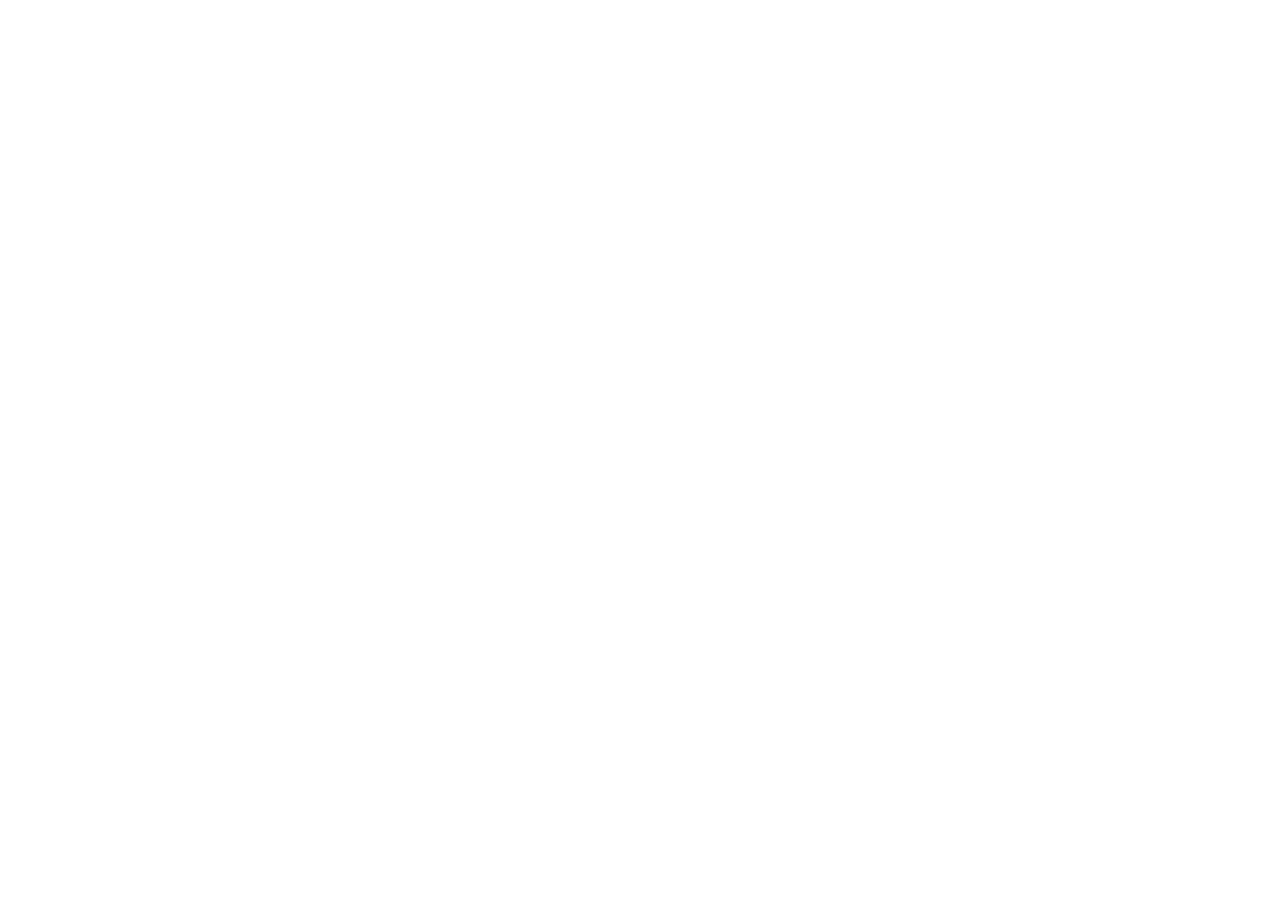
==== Curriculum_vitae.html @ ffececd1 "empezando el proyecto" ====
<!DOCTYPE html>
<html>
<head>
    <meta charset='utf-8'>
    <meta http-equiv='X-UA-Compatible' content='IE=edge'>
    <title>Page Title</title>
    <meta name='viewport' content='width=device-width, initial-scale=1'>
    <link rel='stylesheet' type='text/css' media='screen' href='main.css'>
    <script src='main.js'></script>
</head>
<body>
    
</body>
</html>
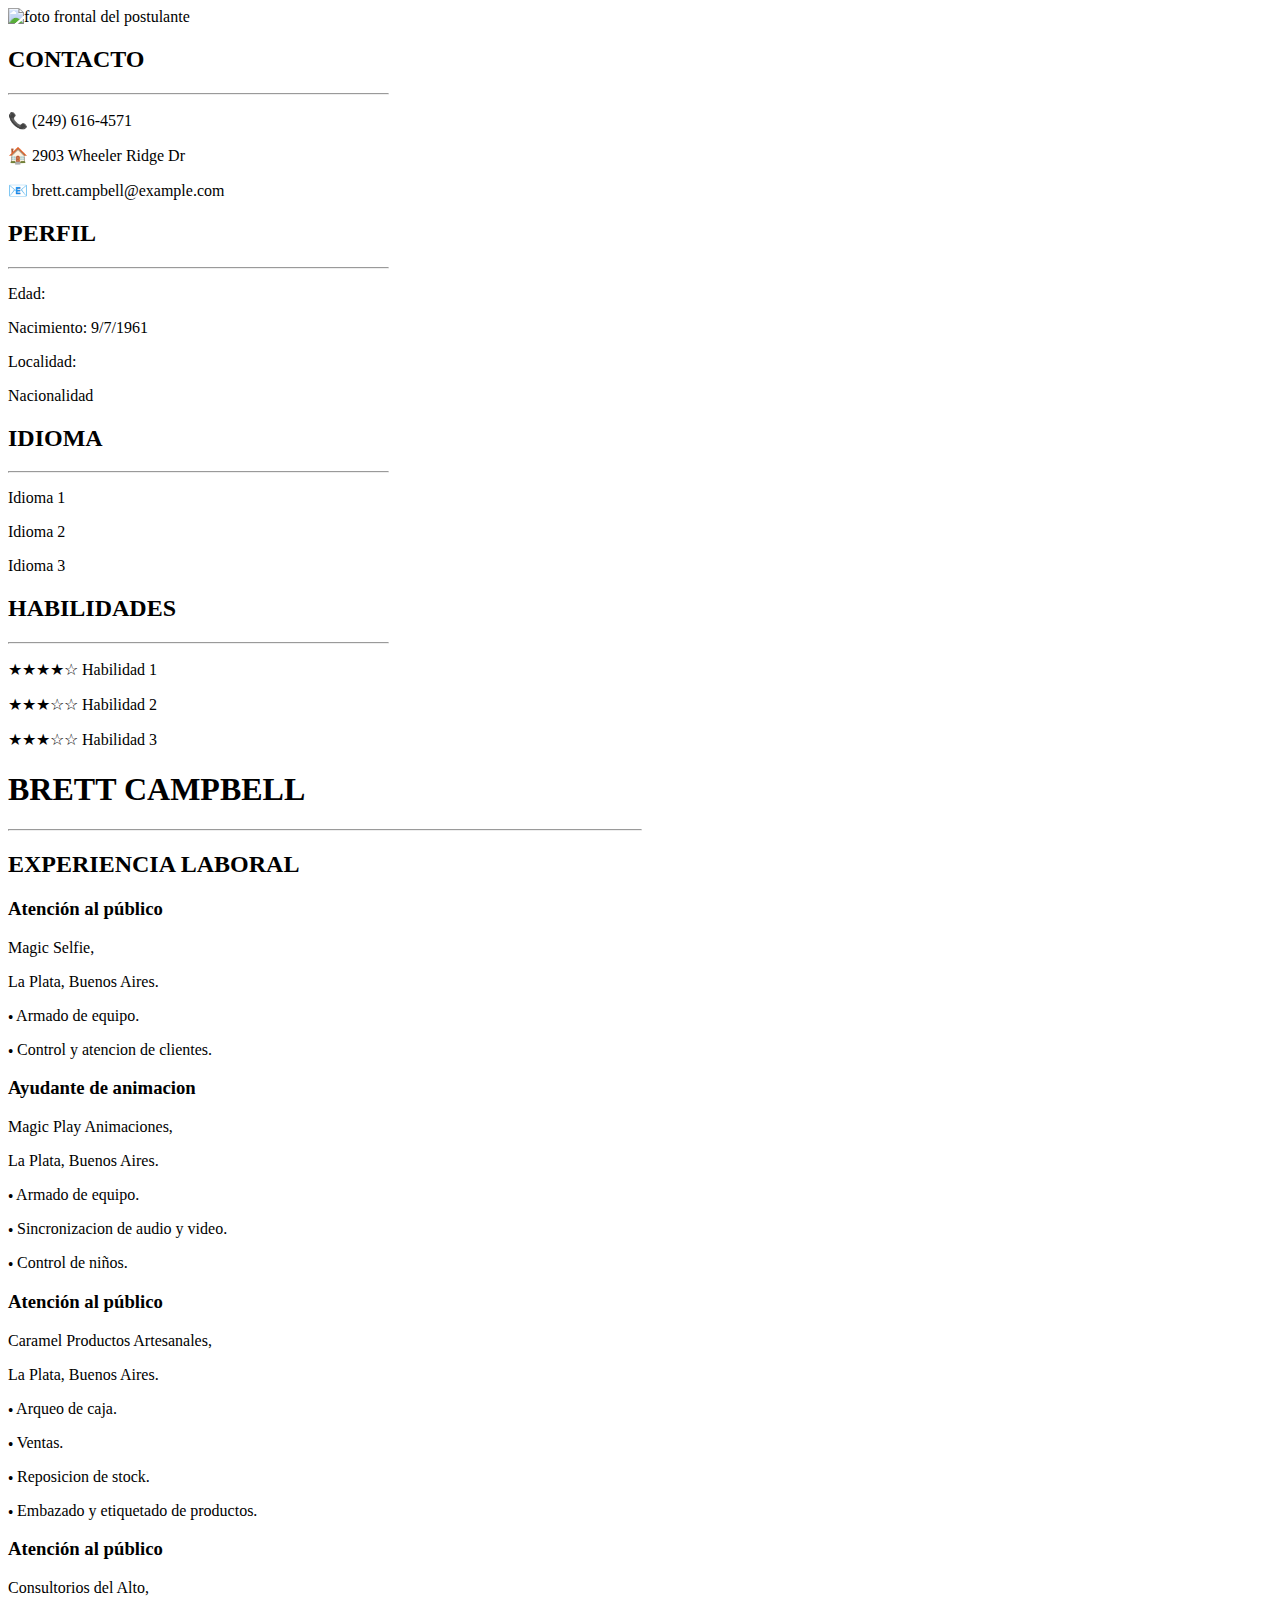
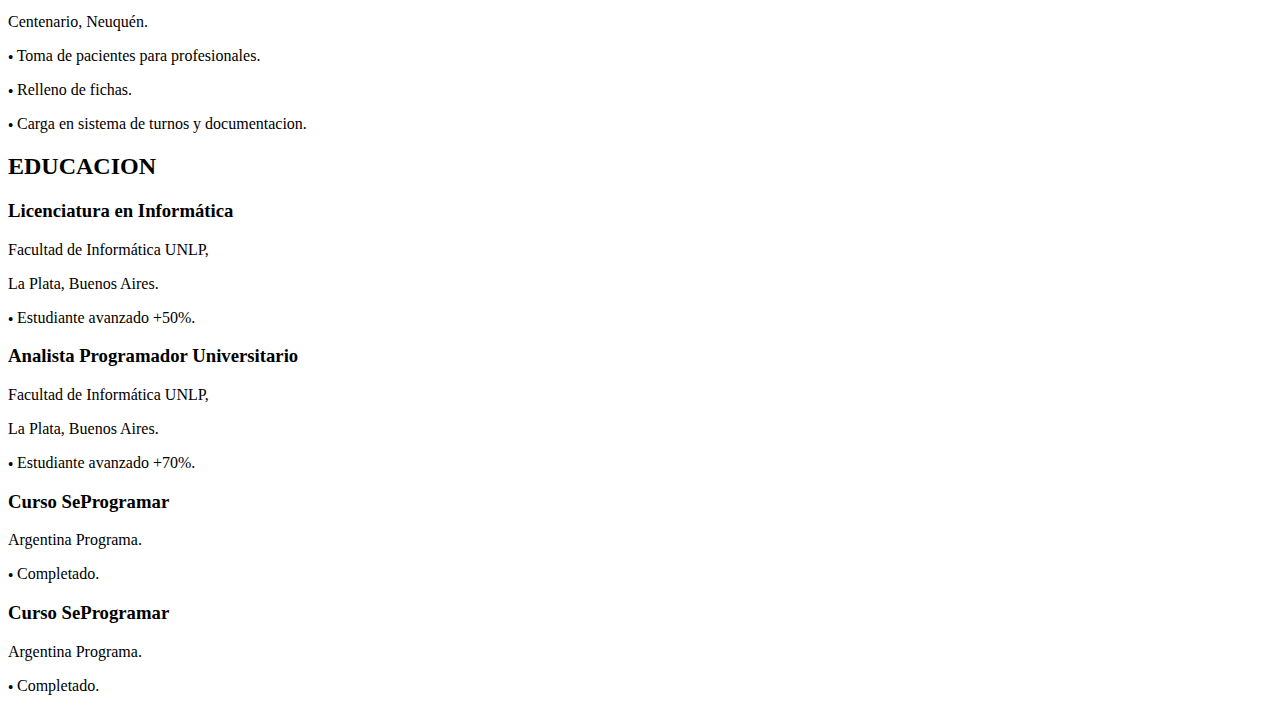
==== commit 8e27350e: "html terminado, creo css" ====
--- a/Curriculum_vitae.html
+++ b/Curriculum_vitae.html
@@ -1,5 +1,5 @@
 <!DOCTYPE html>
-<html>
+<html lang="es">
 <head>
     <meta charset='utf-8'>
     <meta http-equiv='X-UA-Compatible' content='IE=edge'>
@@ -9,6 +9,97 @@
     <script src='main.js'></script>
 </head>
 <body>
-    
+    <div>
+        <img src="https://randomuser.me/api/portraits/men/87.jpg" alt="foto frontal del postulante">
+        <h2> CONTACTO </h2>  
+        <hr style="width:30%;text-align:left;margin-left:0">
+            <p> 📞 (249) 616-4571 </p>
+            <p> 🏠 2903 Wheeler Ridge Dr</p>
+            <p> 📧 brett.campbell@example.com </p>
+        <h2> PERFIL </h2>  
+        <hr style="width:30%;text-align:left;margin-left:0">
+            <p> Edad:  </p>
+            <p> Nacimiento: 9/7/1961 </p>
+            <p> Localidad: </p>
+            <p> Nacionalidad </p>
+        <h2> IDIOMA </h2>  
+        <hr style="width:30%;text-align:left;margin-left:0">
+            <p> Idioma 1 </p>
+            <p> Idioma 2 </p>
+            <p> Idioma 3 </p>
+        <h2> HABILIDADES </h2>  
+        <hr style="width:30%;text-align:left;margin-left:0">
+            <p> ★★★★☆ Habilidad 1 </p>
+            <p> ★★★☆☆ Habilidad 2 </p>
+            <p> ★★★☆☆ Habilidad 3 </p>
+    </div>
+    <div>
+        <h1> BRETT CAMPBELL</h1>
+        <hr style="width:50%;text-align:left;margin-left:0">
+        <h2> EXPERIENCIA LABORAL </h2>
+        <div>
+            <!-- linea -->
+        </div>
+        <div>
+            
+        </div>
+        <div>
+            <h3> Atención al público </h3>
+            <p> Magic Selfie, </p>
+            <p> La Plata, Buenos Aires. </p>
+            <p> 🞄 Armado de equipo. </p>
+            <p> 🞄 Control y atencion de clientes. </p>
+
+            <h3> Ayudante de animacion </h3>
+            <p> Magic Play Animaciones, </p>
+            <p> La Plata, Buenos Aires. </p>
+            <p> 🞄 Armado de equipo. </p>
+            <p> 🞄 Sincronizacion de audio y video. </p>
+            <p> 🞄 Control de niños. </p>
+
+            <h3> Atención al público </h3>
+            <p> Caramel Productos Artesanales, </p>
+            <p> La Plata, Buenos Aires. </p>
+            <p> 🞄 Arqueo de caja. </p>
+            <p> 🞄 Ventas. </p>
+            <p> 🞄 Reposicion de stock. </p>
+            <p> 🞄 Embazado y etiquetado de productos. </p>
+
+            <h3> Atención al público </h3>
+            <p> Consultorios del Alto, </p>
+            <p> Centenario, Neuquén. </p>
+            <p> 🞄 Toma de pacientes para profesionales. </p>
+            <p> 🞄 Relleno de fichas. </p>
+            <p> 🞄 Carga en sistema de turnos y documentacion. </p>
+        </div>
+        
+        <h2> EDUCACION </h2>
+            <div>
+                <!-- linea -->
+            </div>
+            <div>
+
+            </div>
+            <div>
+                <h3> Licenciatura en Informática </h3>
+                <p> Facultad de Informática UNLP, </p>
+                <p> La Plata, Buenos Aires. </p>
+                <p> 🞄 Estudiante avanzado +50%. </p>
+
+                <h3> Analista Programador Universitario </h3>
+                <p> Facultad de Informática UNLP, </p>
+                <p> La Plata, Buenos Aires. </p>
+                <p> 🞄 Estudiante avanzado +70%. </p>
+
+                <h3> Curso SeProgramar </h3>
+                <p> Argentina Programa. </p>
+                <p> 🞄 Completado. </p>
+
+                <h3> Curso SeProgramar </h3>
+                <p> Argentina Programa. </p>
+                <p> 🞄 Completado. </p>
+            </div>
+
+    </div>
 </body>
 </html>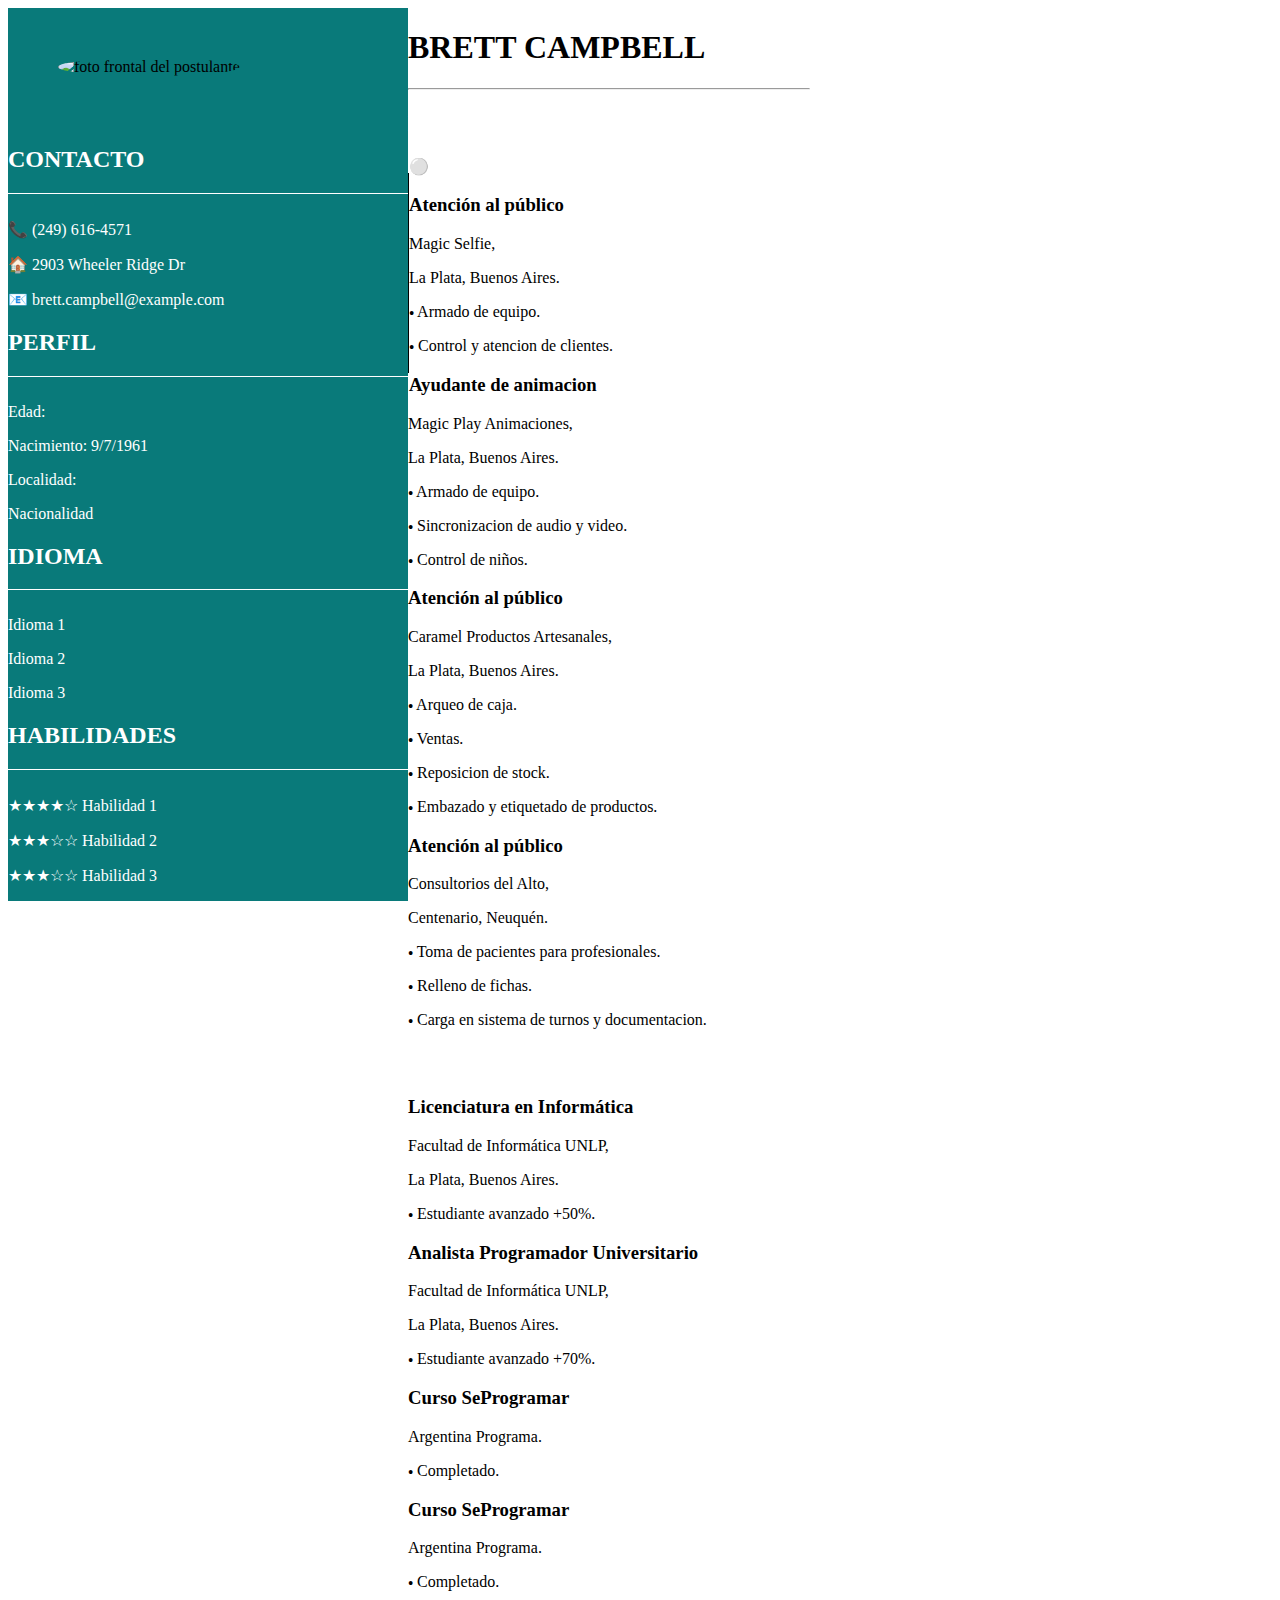
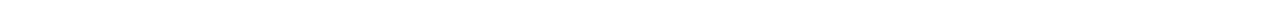
==== commit 51332509: "arranque el css" ====
--- a/Curriculum_vitae.html
+++ b/Curriculum_vitae.html
@@ -5,40 +5,41 @@
     <meta http-equiv='X-UA-Compatible' content='IE=edge'>
     <title>Page Title</title>
     <meta name='viewport' content='width=device-width, initial-scale=1'>
-    <link rel='stylesheet' type='text/css' media='screen' href='main.css'>
+    <link rel='stylesheet' type='text/css' media='screen' href='style.css'>
     <script src='main.js'></script>
 </head>
 <body>
-    <div>
+    <div id="informacion_Personal" >
         <img src="https://randomuser.me/api/portraits/men/87.jpg" alt="foto frontal del postulante">
         <h2> CONTACTO </h2>  
-        <hr style="width:30%;text-align:left;margin-left:0">
-            <p> 📞 (249) 616-4571 </p>
-            <p> 🏠 2903 Wheeler Ridge Dr</p>
-            <p> 📧 brett.campbell@example.com </p>
+        <p id="linea"></p>
+            <p id = "blanco"> 📞 (249) 616-4571 </p>
+            <p id = "blanco"> 🏠 2903 Wheeler Ridge Dr</p>
+            <p id = "blanco"> 📧 brett.campbell@example.com </p>
         <h2> PERFIL </h2>  
-        <hr style="width:30%;text-align:left;margin-left:0">
-            <p> Edad:  </p>
-            <p> Nacimiento: 9/7/1961 </p>
-            <p> Localidad: </p>
-            <p> Nacionalidad </p>
+        <p id="linea"></p>
+            <p id = "blanco"> Edad:  </p>
+            <p id = "blanco"> Nacimiento: 9/7/1961 </p>
+            <p id = "blanco"> Localidad: </p>
+            <p id = "blanco"> Nacionalidad </p>
         <h2> IDIOMA </h2>  
-        <hr style="width:30%;text-align:left;margin-left:0">
-            <p> Idioma 1 </p>
-            <p> Idioma 2 </p>
-            <p> Idioma 3 </p>
+        <p id="linea"></p>
+            <p id = "blanco"> Idioma 1 </p>
+            <p id = "blanco"> Idioma 2 </p>
+            <p id = "blanco"> Idioma 3 </p>
         <h2> HABILIDADES </h2>  
-        <hr style="width:30%;text-align:left;margin-left:0">
-            <p> ★★★★☆ Habilidad 1 </p>
-            <p> ★★★☆☆ Habilidad 2 </p>
-            <p> ★★★☆☆ Habilidad 3 </p>
+        <p id="linea"></p>
+            <p id = "blanco"> ★★★★☆ Habilidad 1 </p>
+            <p id = "blanco"> ★★★☆☆ Habilidad 2 </p>
+            <p id = "blanco"> ★★★☆☆ Habilidad 3 </p>
     </div>
-    <div>
+    <div id="informacion_Laboral">
         <h1> BRETT CAMPBELL</h1>
         <hr style="width:50%;text-align:left;margin-left:0">
         <h2> EXPERIENCIA LABORAL </h2>
         <div>
-            <!-- linea -->
+            <p id="linea_Horizontal"></p>
+            <p>⚪</p>
         </div>
         <div>
             
--- a/style.css
+++ b/style.css
@@ -0,0 +1,35 @@
+
+#informacion_Personal {
+    width: 400px;
+    float: left;
+    background-color: rgb(9, 122, 122);
+}
+
+#informacion_Laboral {
+    float: left;
+    width: 800px;
+}
+#linea_Horizontal {
+    float: left;
+    height: 200px;
+    border-left: 1px solid black;
+}
+
+#linea {
+    height: 10px;
+    border-top: 1px solid white;
+    max-width: 400px;
+}
+
+h2 {
+    color: white;
+}
+
+#blanco {
+    color: white;
+}
+
+img {
+    border-radius: 50%;
+    padding: 50px;
+}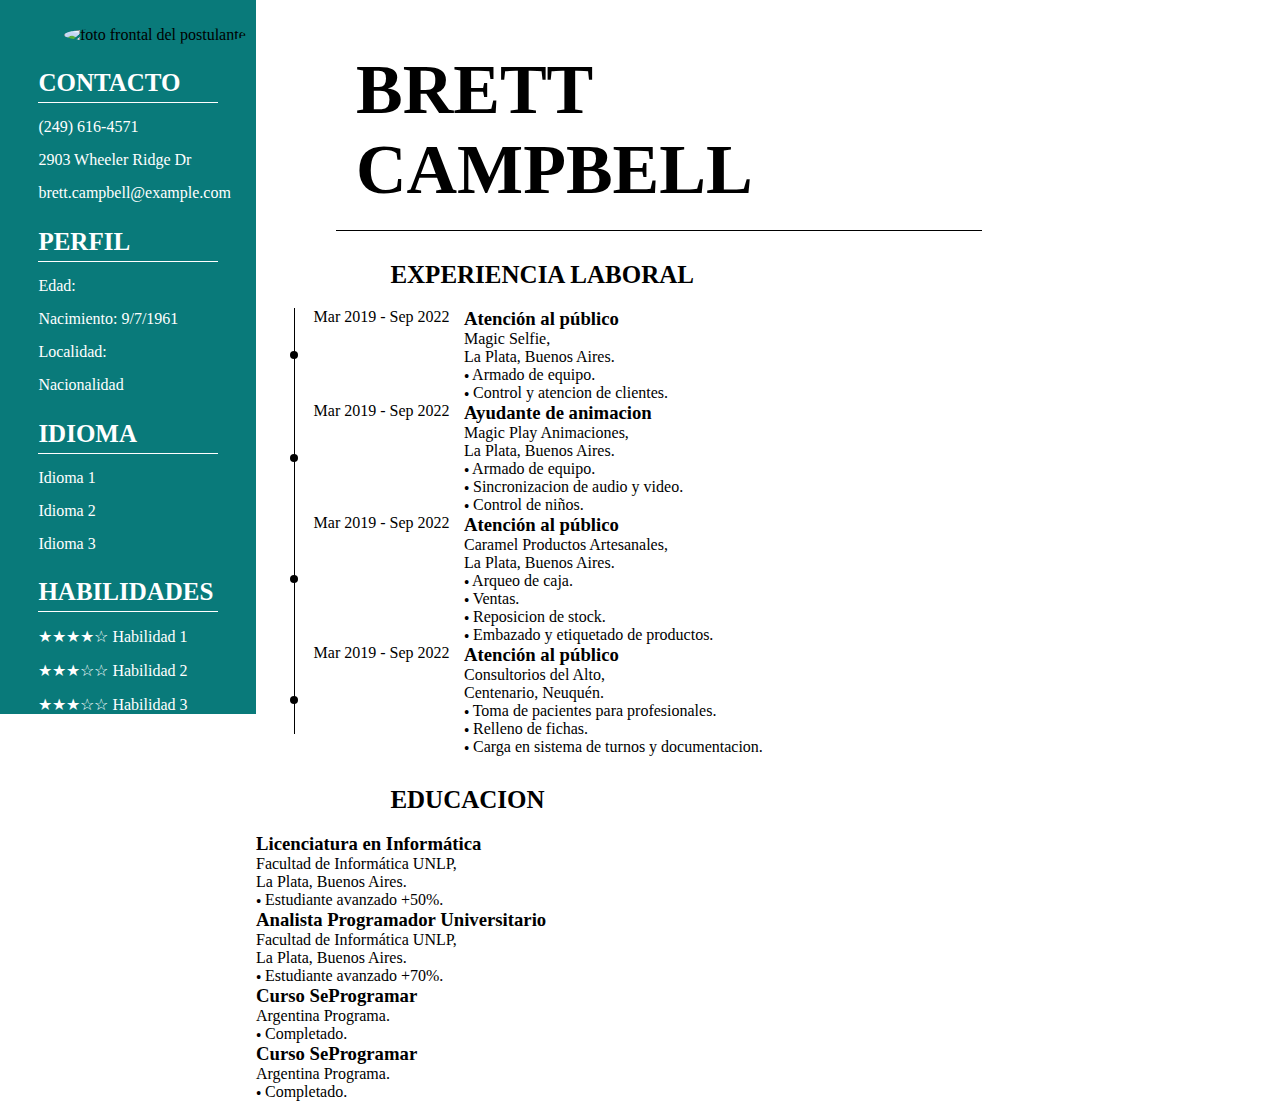
==== commit 6d546215: "rompiendome ese css" ====
--- a/Curriculum_vitae.html
+++ b/Curriculum_vitae.html
@@ -7,95 +7,130 @@
     <meta name='viewport' content='width=device-width, initial-scale=1'>
     <link rel='stylesheet' type='text/css' media='screen' href='style.css'>
     <script src='main.js'></script>
+    <script src="https://kit.fontawesome.com/983175bd2f.js" crossorigin="anonymous"></script>
 </head>
 <body>
     <div id="informacion_Personal" >
         <img src="https://randomuser.me/api/portraits/men/87.jpg" alt="foto frontal del postulante">
-        <h2> CONTACTO </h2>  
-        <p id="linea"></p>
-            <p id = "blanco"> 📞 (249) 616-4571 </p>
-            <p id = "blanco"> 🏠 2903 Wheeler Ridge Dr</p>
-            <p id = "blanco"> 📧 brett.campbell@example.com </p>
+        <h2> CONTACTO </h2> 
+
+            <i class="fa-solid fa-phone icono_Contacto"></i>
+            <p class = "blanco"> (249) 616-4571 </p>
+
+            <i class="fa-solid fa-house icono_Contacto"></i>
+
+
+            <p class = "blanco"> 2903 Wheeler Ridge Dr</p>
+
+
+            <i class="fa-solid fa-envelope icono_Contacto"></i>
+
+            <p class = "blanco"> brett.campbell@example.com </p>
+
         <h2> PERFIL </h2>  
-        <p id="linea"></p>
-            <p id = "blanco"> Edad:  </p>
-            <p id = "blanco"> Nacimiento: 9/7/1961 </p>
-            <p id = "blanco"> Localidad: </p>
-            <p id = "blanco"> Nacionalidad </p>
-        <h2> IDIOMA </h2>  
-        <p id="linea"></p>
-            <p id = "blanco"> Idioma 1 </p>
-            <p id = "blanco"> Idioma 2 </p>
-            <p id = "blanco"> Idioma 3 </p>
+            <p class = "blanco"> Edad:  </p>
+            <p class = "blanco"> Nacimiento: 9/7/1961 </p>
+            <p class = "blanco"> Localidad: </p>
+            <p class = "blanco"> Nacionalidad </p>
+        <h2> IDIOMA </h2> 
+            <p class = "blanco"> Idioma 1 </p>
+            <p class = "blanco"> Idioma 2 </p>
+            <p class = "blanco"> Idioma 3 </p>
         <h2> HABILIDADES </h2>  
-        <p id="linea"></p>
-            <p id = "blanco"> ★★★★☆ Habilidad 1 </p>
-            <p id = "blanco"> ★★★☆☆ Habilidad 2 </p>
-            <p id = "blanco"> ★★★☆☆ Habilidad 3 </p>
+            <p class = "blanco"> ★★★★☆ Habilidad 1 </p>
+            <p class = "blanco"> ★★★☆☆ Habilidad 2 </p>
+            <p class = "blanco"> ★★★☆☆ Habilidad 3 </p>
     </div>
     <div id="informacion_Laboral">
         <h1> BRETT CAMPBELL</h1>
-        <hr style="width:50%;text-align:left;margin-left:0">
-        <h2> EXPERIENCIA LABORAL </h2>
-        <div>
-            <p id="linea_Horizontal"></p>
-            <p>⚪</p>
+        <span class="fa-stack"> 
+            <i class="fa fa-circle-thin fa-stack-2x"></i>
+            <i class="fa fa-sharp fa-solid fa-briefcase fa-stack-1x"></i>
+        </span>
+        <div class="titulo_Sector"> 
+            <h2 class="subtitulo_Negro"> EXPERIENCIA LABORAL </h2>
         </div>
-        <div>
-            
-        </div>
-        <div>
-            <h3> Atención al público </h3>
-            <p> Magic Selfie, </p>
-            <p> La Plata, Buenos Aires. </p>
-            <p> 🞄 Armado de equipo. </p>
-            <p> 🞄 Control y atencion de clientes. </p>
-
-            <h3> Ayudante de animacion </h3>
-            <p> Magic Play Animaciones, </p>
-            <p> La Plata, Buenos Aires. </p>
-            <p> 🞄 Armado de equipo. </p>
-            <p> 🞄 Sincronizacion de audio y video. </p>
-            <p> 🞄 Control de niños. </p>
-
-            <h3> Atención al público </h3>
-            <p> Caramel Productos Artesanales, </p>
-            <p> La Plata, Buenos Aires. </p>
-            <p> 🞄 Arqueo de caja. </p>
-            <p> 🞄 Ventas. </p>
-            <p> 🞄 Reposicion de stock. </p>
-            <p> 🞄 Embazado y etiquetado de productos. </p>
-
-            <h3> Atención al público </h3>
-            <p> Consultorios del Alto, </p>
-            <p> Centenario, Neuquén. </p>
-            <p> 🞄 Toma de pacientes para profesionales. </p>
-            <p> 🞄 Relleno de fichas. </p>
-            <p> 🞄 Carga en sistema de turnos y documentacion. </p>
-        </div>
-        
-        <h2> EDUCACION </h2>
-            <div>
-                <!-- linea -->
-            </div>
-            <div>
-
-            </div>
+        <ul class="experiencia_contenido">
+            <li>
+                <div class="experiencia_fecha">
+                    <div class="circulo"></div>
+                    <p> Mar 2019 - Sep 2022 </p>
+                </div>
+                <div class="experiencia_informacion">
+                    <h3> Atención al público </h3>
+                    <p> Magic Selfie, </p>
+                    <p> La Plata, Buenos Aires. </p>
+                    <p> 🞄 Armado de equipo. </p>
+                    <p> 🞄 Control y atencion de clientes. </p>
+                </div>
+            </li>
+            <li>
+                <div class="experiencia_fecha">
+                    <div class="circulo"></div>
+                    <p> Mar 2019 - Sep 2022 </p>
+                </div>
+                <div class="experiencia_informacion">
+                    <h3> Ayudante de animacion </h3>
+                    <p> Magic Play Animaciones, </p>
+                    <p> La Plata, Buenos Aires. </p>
+                    <p> 🞄 Armado de equipo. </p>
+                    <p> 🞄 Sincronizacion de audio y video. </p>
+                    <p> 🞄 Control de niños. </p>
+                </div>
+            </li>
+            <li>
+                <div class="experiencia_fecha">
+                    <div class="circulo"></div>
+                    <p> Mar 2019 - Sep 2022 </p>
+                </div>
+                <div class="experiencia_informacion">
+                    <h3> Atención al público </h3>
+                    <p> Caramel Productos Artesanales, </p>
+                    <p> La Plata, Buenos Aires. </p>
+                    <p> 🞄 Arqueo de caja. </p>
+                    <p> 🞄 Ventas. </p>
+                    <p> 🞄 Reposicion de stock. </p>
+                    <p> 🞄 Embazado y etiquetado de productos. </p>
+                </div>
+            </li>
+            <li>
+                <div class="experiencia_fecha">
+                    <div class="circulo"></div>
+                    <p> Mar 2019 - Sep 2022 </p>
+                </div>
+                <div class="experiencia_informacion">
+                    <h3> Atención al público </h3>
+                    <p> Consultorios del Alto, </p>
+                    <p> Centenario, Neuquén. </p>
+                    <p> 🞄 Toma de pacientes para profesionales. </p>
+                    <p> 🞄 Relleno de fichas. </p>
+                    <p> 🞄 Carga en sistema de turnos y documentacion. </p>
+                </div>
+            </li>
+        </ul>
+        <span class="fa-stack"> 
+            <i class="fa fa-circle-thin fa-stack-2x"></i>
+            <i class="fa fa-sharp fa-solid fa-graduation-cap fa-stack-1x"></i>
+        </span>
+        <h2 class="subtitulo_Negro"> EDUCACION </h2>
             <div>
                 <h3> Licenciatura en Informática </h3>
                 <p> Facultad de Informática UNLP, </p>
                 <p> La Plata, Buenos Aires. </p>
                 <p> 🞄 Estudiante avanzado +50%. </p>
-
+            </div>
+            <div>
                 <h3> Analista Programador Universitario </h3>
                 <p> Facultad de Informática UNLP, </p>
                 <p> La Plata, Buenos Aires. </p>
                 <p> 🞄 Estudiante avanzado +70%. </p>
-
+            </div>
+            <div>
                 <h3> Curso SeProgramar </h3>
                 <p> Argentina Programa. </p>
                 <p> 🞄 Completado. </p>
-
+            </div>
+            <div>
                 <h3> Curso SeProgramar </h3>
                 <p> Argentina Programa. </p>
                 <p> 🞄 Completado. </p>
--- a/style.css
+++ b/style.css
@@ -1,35 +1,175 @@
+
+*{
+    margin: 0px;
+    padding: 0px;
+}
 
 #informacion_Personal {
-    width: 400px;
+    width: 20%;
     float: left;
     background-color: rgb(9, 122, 122);
+    min-height: 660px;
 }
 
 #informacion_Laboral {
     float: left;
-    width: 800px;
+    width: 70%;
+    min-height: 660px;
 }
+
 #linea_Horizontal {
     float: left;
-    height: 200px;
+    height: 150px;
     border-left: 1px solid black;
 }
 
-#linea {
+.linea {
     height: 10px;
     border-top: 1px solid white;
-    max-width: 400px;
+    max-width: 200px;
+    margin-left: 15%;
 }
 
 h2 {
+    padding-top: 10%;
+    padding-bottom: 2%;
+    margin-left: 15%;
+    margin-right: 15%;
     color: white;
+    font-size: 25px;
+    border-bottom: 1px solid white;
+
+}
+h1 {
+    border-bottom: 1px solid black;
+    font-size: 70px;
+    margin-right: 170px;
+    margin-left: 80px;
+    padding-left: 20px;
+    padding-top: 50px;
+    padding-bottom: 20px;
 }
 
-#blanco {
+.subtitulo_Negro{
+    color: black;
+    margin-top: 0px;
+    padding-top: 30px;
+}
+
+.blanco {
+    padding-left: 15%;
     color: white;
+    padding-top: 15px;
 }
 
 img {
     border-radius: 50%;
-    padding: 50px;
+    margin-left: 25%;
+    margin-top: 10%;
+    size-adjust: 500px;
+}
+
+.fecha{
+    padding-bottom: 100px;
+}
+
+
+.fa-stack{
+    float: left;
+    font-size:30px;
+    margin-left: 50px;
+    padding-left: 0px;
+    padding-right: 10px;
+    padding-top: 0.8rem;
+
+}
+
+.icono_Contacto{
+    float: left;
+    padding-left: 15%;
+    padding-right: 5%;
+    padding-top: 15px;
+    color: white;
+}
+
+.experiencia_contenido{
+    position:relative;
+    isolation: isolate;
+    display: flex;
+    flex-direction: column;
+    margin-left: 3rem;
+}
+
+.experiencia_contenido::before{
+    content: "";
+    border-left: 1px solid black;
+    height: 95%;
+    top:0;
+    left: -10px;
+    z-index: -1;
+    position: absolute;
+}
+
+/* .experiencia_fecha{
+    position:relative;
+    isolation: isolate;
+}
+
+.experiencia_fecha::before{
+    content: "";
+    border-radius: 50%;
+    aspect-ratio: 1/1;
+    background-color: black;
+    height: 50%;
+    position: absolute;
+    left: -0.85rem;
+    top: 0.25rem;
+} */
+
+/* .experiencia_fecha{
+    position:relative;
+    isolation: isolate;
+    display: flex;
+}
+.experiencia_fecha>p{
+    margin-left: 1rem;
+}
+.experiencia_contenido>li{
+    display: flex;
+}
+
+.experiencia_contenido>li>:first-child{
+    min-width: 10rem;
+} */
+
+.experiencia_fecha{
+    position:relative;
+    isolation: isolate;
+    display: flex;
+}
+.experiencia_fecha>p{
+    margin-left: 1rem;
+}
+.experiencia_contenido>li{
+    display: grid;
+    grid-template-columns: 10rem auto;
+    grid-template-rows: 2rem fit-content;
+}
+
+.experiencia_contenido>li>:first-child{
+    min-width: 10rem;
+}
+
+.circulo{
+    width: 0.5rem;
+    border-radius: 50%;
+    margin-left: -0.9rem;
+    display: block;
+    background-color: black;
+    height: 0.5rem;
+    align-self: center;
+}
+
+.experiencia_informacion{
+    min-width: 20rem;
 }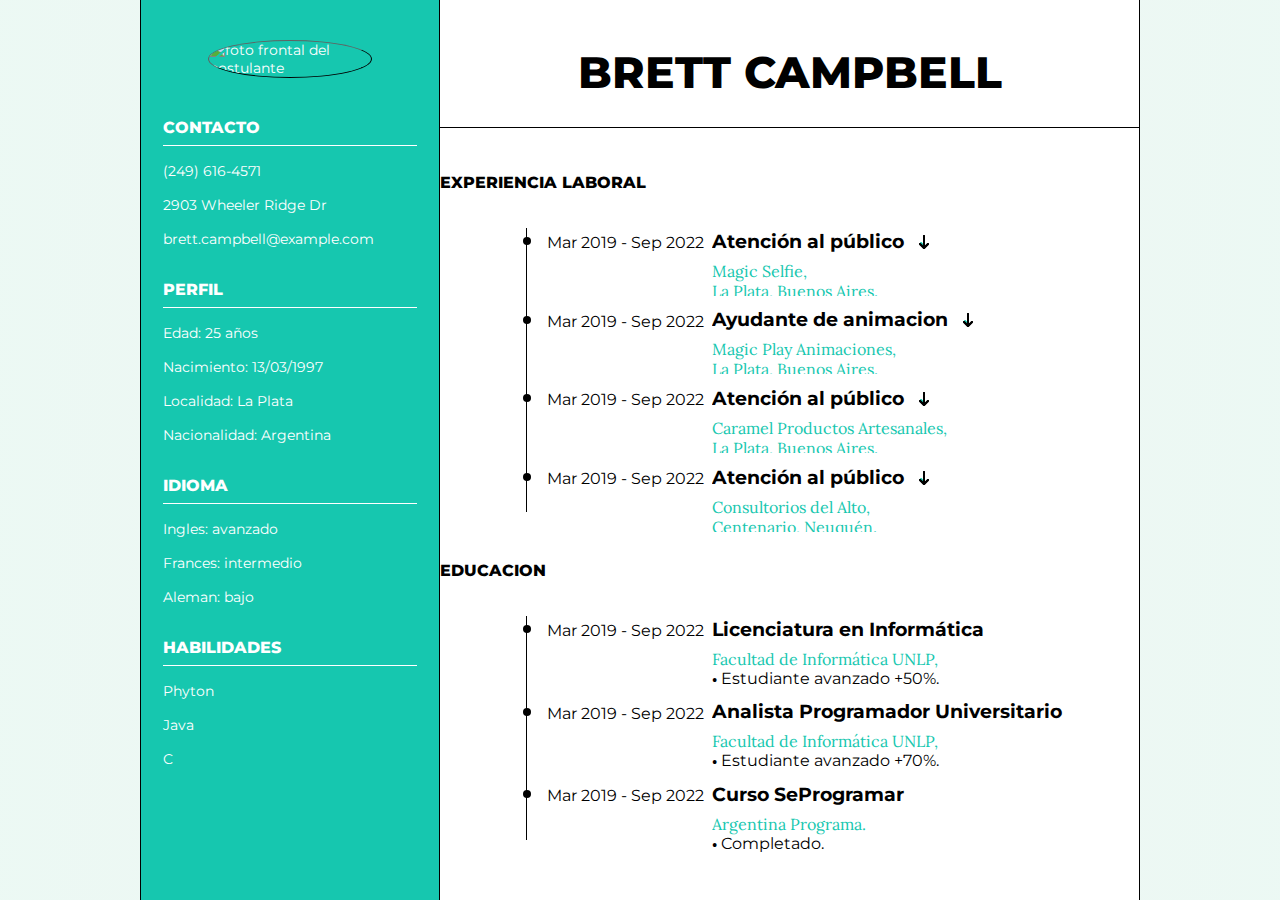
==== commit 60799cdc: "termine css y agregue un poco de javascript" ====
--- a/Curriculum_vitae.html
+++ b/Curriculum_vitae.html
@@ -1,141 +1,218 @@
 <!DOCTYPE html>
 <html lang="es">
+
 <head>
     <meta charset='utf-8'>
     <meta http-equiv='X-UA-Compatible' content='IE=edge'>
-    <title>Page Title</title>
+    <title>Curriculum</title>
     <meta name='viewport' content='width=device-width, initial-scale=1'>
     <link rel='stylesheet' type='text/css' media='screen' href='style.css'>
-    <script src='main.js'></script>
+    <script src='codigo.js' defer></script>
     <script src="https://kit.fontawesome.com/983175bd2f.js" crossorigin="anonymous"></script>
 </head>
+
 <body>
-    <div id="informacion_Personal" >
-        <img src="https://randomuser.me/api/portraits/men/87.jpg" alt="foto frontal del postulante">
-        <h2> CONTACTO </h2> 
-
-            <i class="fa-solid fa-phone icono_Contacto"></i>
-            <p class = "blanco"> (249) 616-4571 </p>
-
-            <i class="fa-solid fa-house icono_Contacto"></i>
-
-
-            <p class = "blanco"> 2903 Wheeler Ridge Dr</p>
-
-
-            <i class="fa-solid fa-envelope icono_Contacto"></i>
-
-            <p class = "blanco"> brett.campbell@example.com </p>
-
-        <h2> PERFIL </h2>  
-            <p class = "blanco"> Edad:  </p>
-            <p class = "blanco"> Nacimiento: 9/7/1961 </p>
-            <p class = "blanco"> Localidad: </p>
-            <p class = "blanco"> Nacionalidad </p>
-        <h2> IDIOMA </h2> 
-            <p class = "blanco"> Idioma 1 </p>
-            <p class = "blanco"> Idioma 2 </p>
-            <p class = "blanco"> Idioma 3 </p>
-        <h2> HABILIDADES </h2>  
-            <p class = "blanco"> ★★★★☆ Habilidad 1 </p>
-            <p class = "blanco"> ★★★☆☆ Habilidad 2 </p>
-            <p class = "blanco"> ★★★☆☆ Habilidad 3 </p>
-    </div>
-    <div id="informacion_Laboral">
-        <h1> BRETT CAMPBELL</h1>
-        <span class="fa-stack"> 
-            <i class="fa fa-circle-thin fa-stack-2x"></i>
-            <i class="fa fa-sharp fa-solid fa-briefcase fa-stack-1x"></i>
-        </span>
-        <div class="titulo_Sector"> 
-            <h2 class="subtitulo_Negro"> EXPERIENCIA LABORAL </h2>
-        </div>
-        <ul class="experiencia_contenido">
-            <li>
-                <div class="experiencia_fecha">
-                    <div class="circulo"></div>
-                    <p> Mar 2019 - Sep 2022 </p>
+    <div class="contenedor_principal">
+        <aside class="informacion_personal">
+            <img src="https://randomuser.me/api/portraits/men/87.jpg" alt="foto frontal del postulante">
+            <div class="informacion_bloque">
+                <h2> CONTACTO </h2>
+
+                <p class="blanco"> <i class="fa-solid fa-phone icono_Contacto"></i> (249) 616-4571 </p>
+
+                <p class="blanco"> <i class="fa-solid fa-house icono_Contacto"></i> 2903 Wheeler Ridge Dr</p>
+
+                <p class="blanco"> <i class="fa-solid fa-envelope icono_Contacto"></i> brett.campbell@example.com </p>
+            </div>
+            <div class="informacion_bloque">
+                <h2> PERFIL </h2>
+                <p class="blanco"> Edad: 25 años </p>
+                <p class="blanco"> Nacimiento: 13/03/1997 </p>
+                <p class="blanco"> Localidad: La Plata</p>
+                <p class="blanco"> Nacionalidad: Argentina </p>
+            </div>
+            <div class="informacion_bloque">
+                <h2> IDIOMA </h2>
+                <p class="blanco"> Ingles: avanzado </p>
+                <p class="blanco"> Frances: intermedio </p>
+                <p class="blanco"> Aleman: bajo </p>
+            </div>
+            <div class="informacion_bloque">
+                <h2> HABILIDADES </h2>
+                <p class="blanco habilidad"> Phyton
+                    <i class=" fa-sharp fa-solid fa-star icono_habilidades fa-2xs"></i>
+                    <i class="fa-sharp fa-solid fa-star icono_habilidades fa-2xs"></i>
+                    <i class="fa-sharp fa-solid fa-star icono_habilidades fa-2xs"></i>
+                    <i class="fa-sharp fa-solid fa-star icono_habilidades fa-2xs"></i>
+                    <i class="fa-sharp fa-regular fa-star icono_habilidades fa-2xs"></i>
+                </p>
+                <p class="blanco habilidad"> Java
+                    <i class=" fa-sharp fa-solid fa-star icono_habilidades fa-2xs"></i>
+                    <i class="fa-sharp fa-solid fa-star icono_habilidades fa-2xs"></i>
+                    <i class="fa-sharp fa-solid fa-star icono_habilidades fa-2xs"></i>
+                    <i class="fa-sharp fa-regular fa-star icono_habilidades fa-2xs"></i>
+                    <i class="fa-sharp fa-regular fa-star icono_habilidades fa-2xs"></i>
+                </p>
+                <p class="blanco habilidad"> C
+                    <i class=" fa-sharp fa-solid fa-star icono_habilidades fa-2xs"></i>
+                    <i class="fa-sharp fa-solid fa-star icono_habilidades fa-2xs"></i>
+                    <i class="fa-sharp fa-regular fa-star icono_habilidades fa-2xs"></i>
+                    <i class="fa-sharp fa-regular fa-star icono_habilidades fa-2xs"></i>
+                    <i class="fa-sharp fa-regular fa-star icono_habilidades fa-2xs"></i>
+                </p>
+            </div>
+        </aside>
+        <header>
+            <h1>BRETT CAMPBELL</h1>
+        </header>
+        <main class="informacion_laboral">
+            <article>
+                <div class="titulo_sector">
+                    <div class="fa-stack">
+                        <i class="fa fa-circle-thin fa-stack-2x"></i>
+                        <i class="fa fa-sharp fa-solid fa-briefcase fa-stack-1x"></i>
+                    </div>
+                    <h2 class="subtitulo_negro"> EXPERIENCIA LABORAL </h2>
                 </div>
-                <div class="experiencia_informacion">
-                    <h3> Atención al público </h3>
-                    <p> Magic Selfie, </p>
-                    <p> La Plata, Buenos Aires. </p>
-                    <p> 🞄 Armado de equipo. </p>
-                    <p> 🞄 Control y atencion de clientes. </p>
+                <ul class="experiencia_contenido">
+                    <li>
+                        <div class="experiencia_fecha">
+                            <div class="circulo"></div>
+                            <date> Mar 2019 - Sep 2022 </date>
+                        </div>
+                        <div class="experiencia_informacion">
+                            <div class="subtitulo_boton">
+                                <h3> Atención al público </h3>
+                                <button class=" desplegar_info"> <img src="/imagenes/flecha.svg" alt="flecha"> </button>
+                            </div>
+                            <div class="empleador_localidad">
+                                <p> Magic Selfie, </p>
+                                <p> La Plata, Buenos Aires. </p>
+                            </div>
+                            <div class="tareas_cumplidas">
+                                <p> 🞄 Armado de equipo. </p>
+                                <p> 🞄 Control y atencion de clientes. </p>
+                            </div>
+                        </div>
+                    </li>
+                    <li>
+                        <div class="experiencia_fecha">
+                            <div class="circulo"></div>
+                            <date> Mar 2019 - Sep 2022 </date>
+                        </div>
+                        <div class="experiencia_informacion">
+                            <div class="subtitulo_boton">
+                                <h3> Ayudante de animacion </h3>
+                                <button class=" desplegar_info"> <img src="/imagenes/flecha.svg" alt="flecha"> </button>
+                            </div>
+                            <div class="empleador_localidad">
+                                <p> Magic Play Animaciones, </p>
+                                <p> La Plata, Buenos Aires. </p>
+                            </div>
+                            <div class="tareas_cumplidas">
+                                <p> 🞄 Armado de equipo. </p>
+                                <p> 🞄 Sincronizacion de audio y video. </p>
+                                <p> 🞄 Control de niños. </p>
+                            </div>
+                        </div>
+                    </li>
+                    <li>
+                        <div class="experiencia_fecha">
+                            <div class="circulo"></div>
+                            <date> Mar 2019 - Sep 2022 </date>
+                        </div>
+                        <div class="experiencia_informacion">
+                            <div class="subtitulo_boton">
+                                <h3> Atención al público </h3>
+                                <button class=" desplegar_info"> <img src="/imagenes/flecha.svg" alt="flecha"> </button>
+                            </div>
+                            <div class="empleador_localidad">
+                                <p> Caramel Productos Artesanales, </p>
+                                <p> La Plata, Buenos Aires. </p>
+                            </div>
+                            <div class="tareas_cumplidas">
+                                <p> 🞄 Arqueo de caja. </p>
+                                <p> 🞄 Ventas. </p>
+                                <p> 🞄 Reposicion de stock. </p>
+                                <p> 🞄 Embazado y etiquetado de productos. </p>
+                            </div>
+                        </div>
+                    </li>
+                    <li>
+                        <div class="experiencia_fecha">
+                            <div class="circulo"></div>
+                            <date> Mar 2019 - Sep 2022 </date>
+                        </div>
+                        <div class="experiencia_informacion">
+                            <div class="subtitulo_boton">
+                                <h3> Atención al público </h3>
+                                <button class=" desplegar_info"> <img src="/imagenes/flecha.svg" alt="flecha"> </button>
+                            </div>
+                            <div class="empleador_localidad">
+                                <p> Consultorios del Alto, </p>
+                                <p> Centenario, Neuquén. </p>
+                            </div>
+                            <div class="tareas_cumplidas">
+                                <p> 🞄 Toma de pacientes para profesionales. </p>
+                                <p> 🞄 Relleno de fichas. </p>
+                                <p> 🞄 Carga en sistema de turnos y documentacion. </p>
+                            </div>
+                        </div>
+                    </li>
+                </ul>
+            </article>
+            <article>
+                <div class="titulo_sector">
+                    <div class="fa-stack">
+                        <i class="fa fa-circle-thin fa-stack-2x"></i>
+                        <i class="fa fa-sharp fa-solid fa-graduation-cap fa-stack-1x"></i>
+                    </div>
+                    <h2 class="subtitulo_negro"> EDUCACION </h2>
                 </div>
-            </li>
-            <li>
-                <div class="experiencia_fecha">
-                    <div class="circulo"></div>
-                    <p> Mar 2019 - Sep 2022 </p>
-                </div>
-                <div class="experiencia_informacion">
-                    <h3> Ayudante de animacion </h3>
-                    <p> Magic Play Animaciones, </p>
-                    <p> La Plata, Buenos Aires. </p>
-                    <p> 🞄 Armado de equipo. </p>
-                    <p> 🞄 Sincronizacion de audio y video. </p>
-                    <p> 🞄 Control de niños. </p>
-                </div>
-            </li>
-            <li>
-                <div class="experiencia_fecha">
-                    <div class="circulo"></div>
-                    <p> Mar 2019 - Sep 2022 </p>
-                </div>
-                <div class="experiencia_informacion">
-                    <h3> Atención al público </h3>
-                    <p> Caramel Productos Artesanales, </p>
-                    <p> La Plata, Buenos Aires. </p>
-                    <p> 🞄 Arqueo de caja. </p>
-                    <p> 🞄 Ventas. </p>
-                    <p> 🞄 Reposicion de stock. </p>
-                    <p> 🞄 Embazado y etiquetado de productos. </p>
-                </div>
-            </li>
-            <li>
-                <div class="experiencia_fecha">
-                    <div class="circulo"></div>
-                    <p> Mar 2019 - Sep 2022 </p>
-                </div>
-                <div class="experiencia_informacion">
-                    <h3> Atención al público </h3>
-                    <p> Consultorios del Alto, </p>
-                    <p> Centenario, Neuquén. </p>
-                    <p> 🞄 Toma de pacientes para profesionales. </p>
-                    <p> 🞄 Relleno de fichas. </p>
-                    <p> 🞄 Carga en sistema de turnos y documentacion. </p>
-                </div>
-            </li>
-        </ul>
-        <span class="fa-stack"> 
-            <i class="fa fa-circle-thin fa-stack-2x"></i>
-            <i class="fa fa-sharp fa-solid fa-graduation-cap fa-stack-1x"></i>
-        </span>
-        <h2 class="subtitulo_Negro"> EDUCACION </h2>
-            <div>
-                <h3> Licenciatura en Informática </h3>
-                <p> Facultad de Informática UNLP, </p>
-                <p> La Plata, Buenos Aires. </p>
-                <p> 🞄 Estudiante avanzado +50%. </p>
-            </div>
-            <div>
-                <h3> Analista Programador Universitario </h3>
-                <p> Facultad de Informática UNLP, </p>
-                <p> La Plata, Buenos Aires. </p>
-                <p> 🞄 Estudiante avanzado +70%. </p>
-            </div>
-            <div>
-                <h3> Curso SeProgramar </h3>
-                <p> Argentina Programa. </p>
-                <p> 🞄 Completado. </p>
-            </div>
-            <div>
-                <h3> Curso SeProgramar </h3>
-                <p> Argentina Programa. </p>
-                <p> 🞄 Completado. </p>
-            </div>
-
+                <ul class="experiencia_contenido">
+                    <li>
+                        <div class="experiencia_fecha">
+                            <div class="circulo"></div>
+                            <date> Mar 2019 - Sep 2022 </date>
+                        </div>
+                        <div class="experiencia_informacion">
+                            <h3> Licenciatura en Informática </h3>
+                            <div class="experiencia_institucion_localidad">
+                                <p> Facultad de Informática UNLP, </p>
+                            </div>
+                            <p> 🞄 Estudiante avanzado +50%. </p>
+                        </div>
+                    </li>
+                    <li>
+                        <div class="experiencia_fecha">
+                            <div class="circulo"></div>
+                            <date> Mar 2019 - Sep 2022 </date>
+                        </div>
+                        <div class="experiencia_informacion">
+                            <h3> Analista Programador Universitario </h3>
+                            <div class="experiencia_institucion_localidad">
+                                <p> Facultad de Informática UNLP, </p>
+                            </div>
+                            <p> 🞄 Estudiante avanzado +70%. </p>
+                        </div>
+                    </li>
+                    <li>
+                        <div class="experiencia_fecha">
+                            <div class="circulo"></div>
+                            <date> Mar 2019 - Sep 2022 </date>
+                        </div>
+                        <div class="experiencia_informacion">
+                            <h3> Curso SeProgramar </h3>
+                            <div class="experiencia_institucion_localidad">
+                                <p> Argentina Programa. </p>
+                            </div>
+                            <p> 🞄 Completado. </p>
+                        </div>
+                    </li>
+                </ul>
+            </article>
+        </main>
     </div>
 </body>
+
 </html>--- a/style.css
+++ b/style.css
@@ -1,95 +1,129 @@
+@import url('https://fonts.googleapis.com/css2?family=Montserrat:wght@400;600;800&display=swap');
+@import url('https://fonts.googleapis.com/css2?family=Lora&family=Montserrat:wght@600;800&display=swap');
 
 *{
     margin: 0px;
     padding: 0px;
-}
-
-#informacion_Personal {
-    width: 20%;
-    float: left;
-    background-color: rgb(9, 122, 122);
-    min-height: 660px;
-}
-
-#informacion_Laboral {
-    float: left;
-    width: 70%;
-    min-height: 660px;
-}
-
-#linea_Horizontal {
-    float: left;
-    height: 150px;
-    border-left: 1px solid black;
-}
-
-.linea {
-    height: 10px;
-    border-top: 1px solid white;
-    max-width: 200px;
-    margin-left: 15%;
+    box-sizing: border-box;
+}
+
+body{
+    background-image:
+        linear-gradient(to right,
+          hsl(157, 50%, 95%),
+          hsl(157, 25%, 95%),
+          hsl(157, 50%, 95%));
+    font-family: 'Montserrat';
+}
+
+.contenedor_principal{
+    display: grid;
+    grid-template-columns: 30% 1fr;
+    max-width: 1000px;
+    margin-inline: auto;
+    grid-template-rows: 8rem min-content;
+    background-color: white;
+    border-inline: 1px solid black;
+}
+
+aside{
+    grid-column: 1/2;
+    grid-row: 1/3;
+    border-right: 1px solid black;
+}
+
+header{
+    grid-column: 2/3;
+    grid-row: 1/2;
+    height: 8rem;
+    border-bottom: 1px solid black;
+    display: grid;
+    place-items: center;
+}
+
+main{
+    grid-column: 2/3;
+    grid-row: 2/3;
+    padding-top: 1rem;
+    padding-bottom: 1.5rem;
+    max-height: 100%;
+    overflow-y: auto;
+    
+}
+
+.informacion_personal {
+    background-color: rgb(22, 199, 175);
+    min-height: 100vh;
+    min-height: 100vhs;
+    display: flex;
+    flex-direction: column;
+    align-items: center;
+    color:white;
+    font-size: 0.9rem;
+    font-weight: 400;
+}
+
+.informacion_bloque{
+    max-width: 85%;
+    width: 100%;
+} 
+
+.informacion_bloque>p{
+    padding-top: 1rem;
+    white-space: "normal";
+    word-break: break-all;
+}
+
+.blanco.habilidad>i:first-child{
+    padding-left: 0.5rem;
+}
+
+h1 {
+    font-size: 2.7589rem;
+    text-align: center;
+    font-weight: 800;
+    padding-top: 1rem;
 }
 
 h2 {
-    padding-top: 10%;
-    padding-bottom: 2%;
-    margin-left: 15%;
-    margin-right: 15%;
+    padding-bottom: 0.5rem;
     color: white;
-    font-size: 25px;
+    font-size: 1rem;
     border-bottom: 1px solid white;
-
-}
-h1 {
-    border-bottom: 1px solid black;
-    font-size: 70px;
-    margin-right: 170px;
-    margin-left: 80px;
-    padding-left: 20px;
-    padding-top: 50px;
-    padding-bottom: 20px;
-}
-
-.subtitulo_Negro{
+    margin-top: 2rem;
+    font-weight: 800;
+}
+
+h3{
+    margin-bottom: 0.5rem;
+    font-weight: 700;
+    width: fit-content;
+    margin-right: 0;
+    color: black;
+}
+
+.subtitulo_negro{
     color: black;
     margin-top: 0px;
-    padding-top: 30px;
-}
-
-.blanco {
-    padding-left: 15%;
-    color: white;
-    padding-top: 15px;
-}
-
-img {
+    padding-top: 1.8rem;
+    margin-bottom: 1rem;
+}
+
+.informacion_personal>img {
     border-radius: 50%;
-    margin-left: 25%;
-    margin-top: 10%;
-    size-adjust: 500px;
-}
-
-.fecha{
-    padding-bottom: 100px;
-}
-
+    margin-top: 2.5rem;
+    margin-bottom: 0.5rem;
+    width: 55%;
+    border: 1px outset hsl(0, 0%, 5%);
+}
 
 .fa-stack{
     float: left;
-    font-size:30px;
-    margin-left: 50px;
+    font-size: 1.9rem;
+    margin-left: 3rem;
     padding-left: 0px;
-    padding-right: 10px;
+    padding-right: 1rem;
     padding-top: 0.8rem;
-
-}
-
-.icono_Contacto{
-    float: left;
-    padding-left: 15%;
-    padding-right: 5%;
-    padding-top: 15px;
-    color: white;
 }
 
 .experiencia_contenido{
@@ -103,12 +137,117 @@
 .experiencia_contenido::before{
     content: "";
     border-left: 1px solid black;
-    height: 95%;
-    top:0;
-    left: -10px;
+    height: 90%;
+    top:0.7rem;
+    left: -0.64rem;
     z-index: -1;
     position: absolute;
-}
+    margin-left: 3rem;
+}
+
+.circulo{
+    width: 0.5rem;
+    border-radius: 50%;
+    margin-left: -0.85rem;
+    display: block;
+    background-color: black;
+    height: 0.5rem;
+    align-self: center;
+}
+
+.experiencia_fecha{
+    position:relative;
+    isolation: isolate;
+    display: flex;
+    margin-top: 1rem;
+    grid-area: fecha;
+}
+
+.experiencia_informacion{
+    min-width: 20rem;
+    margin-top: 0.8rem;
+    grid-area: descripcion;
+}
+
+.experiencia_fecha>date{
+    margin-left: 1rem;
+}
+
+.experiencia_contenido>li{
+    display: grid;
+    grid-template-columns: 11rem 1fr;
+    grid-template-rows: 2rem 1fr;
+    grid-template-areas: 
+        "fecha descripcion"
+        "empty descripcion";
+    margin-left: 3rem;
+}
+
+.experiencia_contenido>li>:first-child{
+    min-width: 10rem;
+}
+
+
+
+.icono_habilidades{
+    padding-right: 0.2rem;
+    padding-top: 1.5rem;
+    color: white;
+}
+
+.habilidad{
+    margin-right:1rem;
+}
+
+.empleador_localidad{
+    font-family: 'Lora', serif;
+    color: rgb(22, 199, 175);
+}
+
+.experiencia_institucion_localidad{
+    font-family: 'Lora', serif;
+    color: #16c7af;
+}
+
+ .experiencia_informacion{
+    /* translate: 0 0; */
+    transition: height 1s ease;
+    overflow: hidden;
+}
+
+.subtitulo_boton{
+    display: flex;
+    gap: 0.5rem;
+}
+
+.subtitulo_boton>button{
+    background: none;
+    border: none;
+    outline: none;
+    height:fit-content;
+    padding-block: auto;
+    padding: 0;
+    margin: 0;
+    cursor: pointer;
+}
+
+.subtitulo_boton>button>img{
+    width: 1.5rem;
+    height: 1.5rem;
+    transition: rotate 1s linear;
+}
+
+.experiencia_informacion[mostrar-info] img{
+    rotate: 180deg;
+}
+
+/* .oculto{
+    translate: 0 -100%;
+    opacity: 0;
+    max-height: 0;
+}   */
+
+
 
 /* .experiencia_fecha{
     position:relative;
@@ -142,34 +281,37 @@
     min-width: 10rem;
 } */
 
-.experiencia_fecha{
-    position:relative;
-    isolation: isolate;
-    display: flex;
-}
-.experiencia_fecha>p{
-    margin-left: 1rem;
-}
-.experiencia_contenido>li{
-    display: grid;
-    grid-template-columns: 10rem auto;
-    grid-template-rows: 2rem fit-content;
-}
-
-.experiencia_contenido>li>:first-child{
-    min-width: 10rem;
-}
-
-.circulo{
-    width: 0.5rem;
-    border-radius: 50%;
-    margin-left: -0.9rem;
-    display: block;
-    background-color: black;
-    height: 0.5rem;
-    align-self: center;
-}
-
-.experiencia_informacion{
-    min-width: 20rem;
-}+/* 
+.informacion_Personal {
+    width: 18.5rem;
+    background-color: rgb(22, 199, 175);
+    min-height: 100vh;
+    display: flex;
+    flex-direction: column;
+    align-items: center;
+}
+
+.informacion_Personal {
+    width: 18.5rem;
+    background-color: rgb(22, 199, 175);
+    min-height: 100vh;
+    display: flex;
+    flex-direction: column;
+    align-items: center;
+    padding-inline: calc(18.5rem * 0.1);
+}
+
+ .informacion_bloque{
+    width: clamp( 16rem, 80%, 80%);
+} 
+
+ .informacion_bloque{
+    width: 80%;
+    padding-inline: 10%;
+} */
+
+/* .blanco {
+    color: white;
+    padding-top: 1rem;
+    font-size: 0.9rem;
+} */
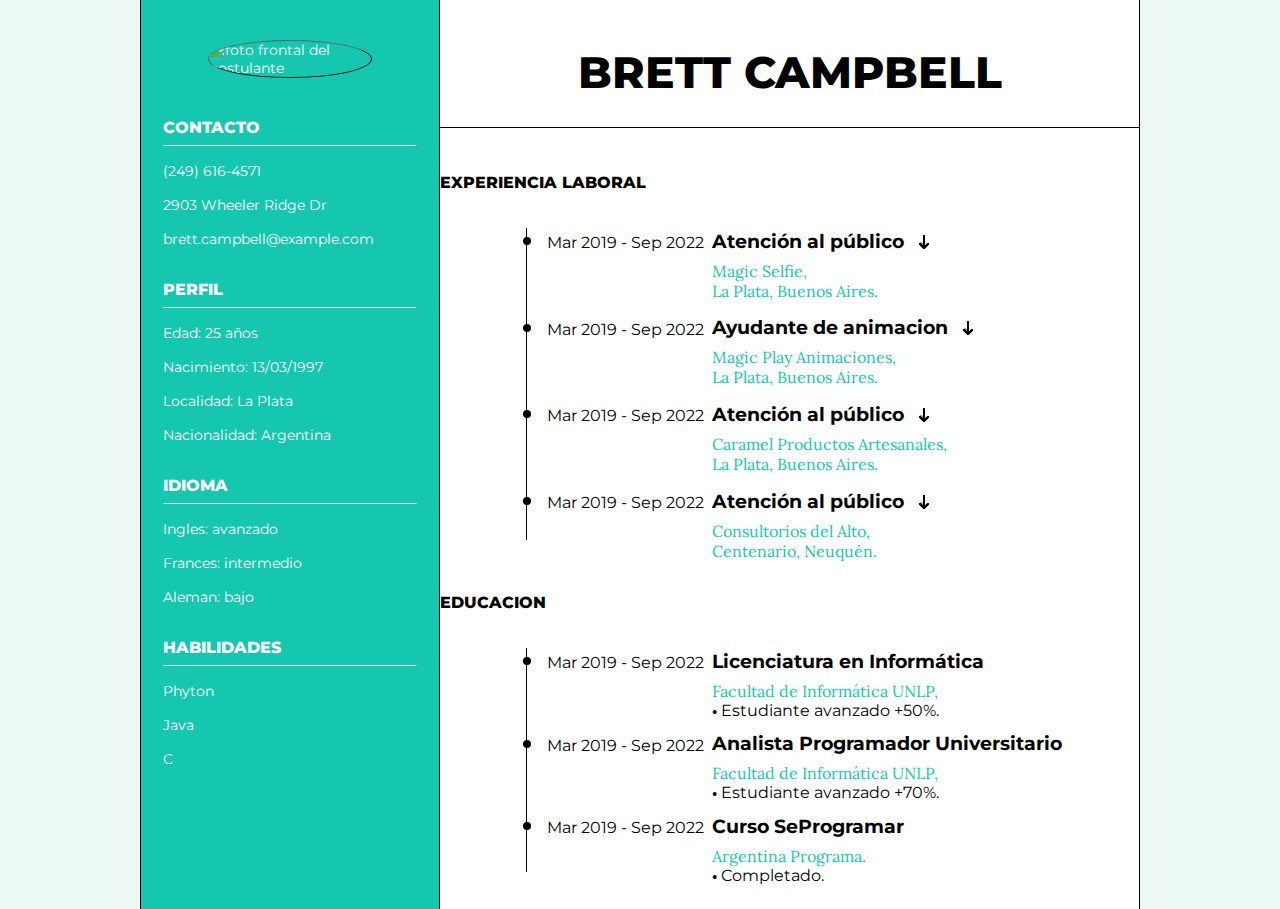
==== commit 2a54619a: "corregi una superposicion de texto" ====
--- a/Curriculum_vitae.html
+++ b/Curriculum_vitae.html
@@ -83,7 +83,7 @@
                         <div class="experiencia_informacion">
                             <div class="subtitulo_boton">
                                 <h3> Atención al público </h3>
-                                <button class=" desplegar_info"> <img src="/imagenes/flecha.svg" alt="flecha"> </button>
+                                <button class=" desplegar_info"> <img src="./imagenes/flecha.svg" alt="flecha"> </button>
                             </div>
                             <div class="empleador_localidad">
                                 <p> Magic Selfie, </p>
@@ -103,7 +103,7 @@
                         <div class="experiencia_informacion">
                             <div class="subtitulo_boton">
                                 <h3> Ayudante de animacion </h3>
-                                <button class=" desplegar_info"> <img src="/imagenes/flecha.svg" alt="flecha"> </button>
+                                <button class=" desplegar_info"> <img src="./imagenes/flecha.svg" alt="flecha"> </button>
                             </div>
                             <div class="empleador_localidad">
                                 <p> Magic Play Animaciones, </p>
@@ -124,7 +124,7 @@
                         <div class="experiencia_informacion">
                             <div class="subtitulo_boton">
                                 <h3> Atención al público </h3>
-                                <button class=" desplegar_info"> <img src="/imagenes/flecha.svg" alt="flecha"> </button>
+                                <button class=" desplegar_info"> <img src="./imagenes/flecha.svg" alt="flecha"> </button>
                             </div>
                             <div class="empleador_localidad">
                                 <p> Caramel Productos Artesanales, </p>
@@ -146,7 +146,7 @@
                         <div class="experiencia_informacion">
                             <div class="subtitulo_boton">
                                 <h3> Atención al público </h3>
-                                <button class=" desplegar_info"> <img src="/imagenes/flecha.svg" alt="flecha"> </button>
+                                <button class=" desplegar_info"> <img src="./imagenes/flecha.svg" alt="flecha"> </button>
                             </div>
                             <div class="empleador_localidad">
                                 <p> Consultorios del Alto, </p>
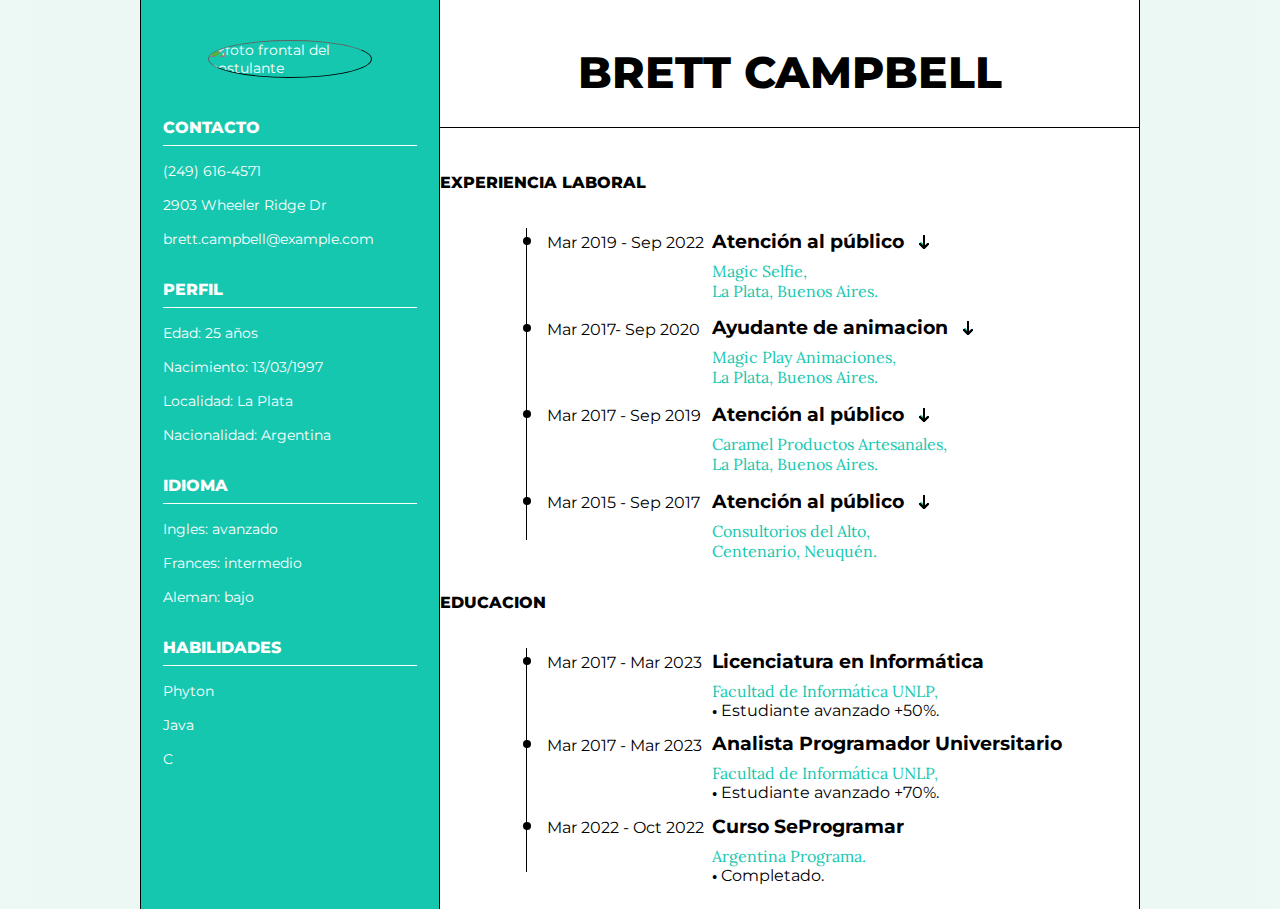
==== commit 23549365: "corrijo las fechas" ====
--- a/Curriculum_vitae.html
+++ b/Curriculum_vitae.html
@@ -98,7 +98,7 @@
                     <li>
                         <div class="experiencia_fecha">
                             <div class="circulo"></div>
-                            <date> Mar 2019 - Sep 2022 </date>
+                            <date> Mar 2017- Sep 2020 </date>
                         </div>
                         <div class="experiencia_informacion">
                             <div class="subtitulo_boton">
@@ -119,7 +119,7 @@
                     <li>
                         <div class="experiencia_fecha">
                             <div class="circulo"></div>
-                            <date> Mar 2019 - Sep 2022 </date>
+                            <date> Mar 2017 - Sep 2019 </date>
                         </div>
                         <div class="experiencia_informacion">
                             <div class="subtitulo_boton">
@@ -141,7 +141,7 @@
                     <li>
                         <div class="experiencia_fecha">
                             <div class="circulo"></div>
-                            <date> Mar 2019 - Sep 2022 </date>
+                            <date> Mar 2015 - Sep 2017 </date>
                         </div>
                         <div class="experiencia_informacion">
                             <div class="subtitulo_boton">
@@ -173,7 +173,7 @@
                     <li>
                         <div class="experiencia_fecha">
                             <div class="circulo"></div>
-                            <date> Mar 2019 - Sep 2022 </date>
+                            <date> Mar 2017 - Mar 2023 </date>
                         </div>
                         <div class="experiencia_informacion">
                             <h3> Licenciatura en Informática </h3>
@@ -186,7 +186,7 @@
                     <li>
                         <div class="experiencia_fecha">
                             <div class="circulo"></div>
-                            <date> Mar 2019 - Sep 2022 </date>
+                            <date> Mar 2017 - Mar 2023 </date>
                         </div>
                         <div class="experiencia_informacion">
                             <h3> Analista Programador Universitario </h3>
@@ -199,7 +199,7 @@
                     <li>
                         <div class="experiencia_fecha">
                             <div class="circulo"></div>
-                            <date> Mar 2019 - Sep 2022 </date>
+                            <date> Mar 2022 - Oct 2022 </date>
                         </div>
                         <div class="experiencia_informacion">
                             <h3> Curso SeProgramar </h3>
